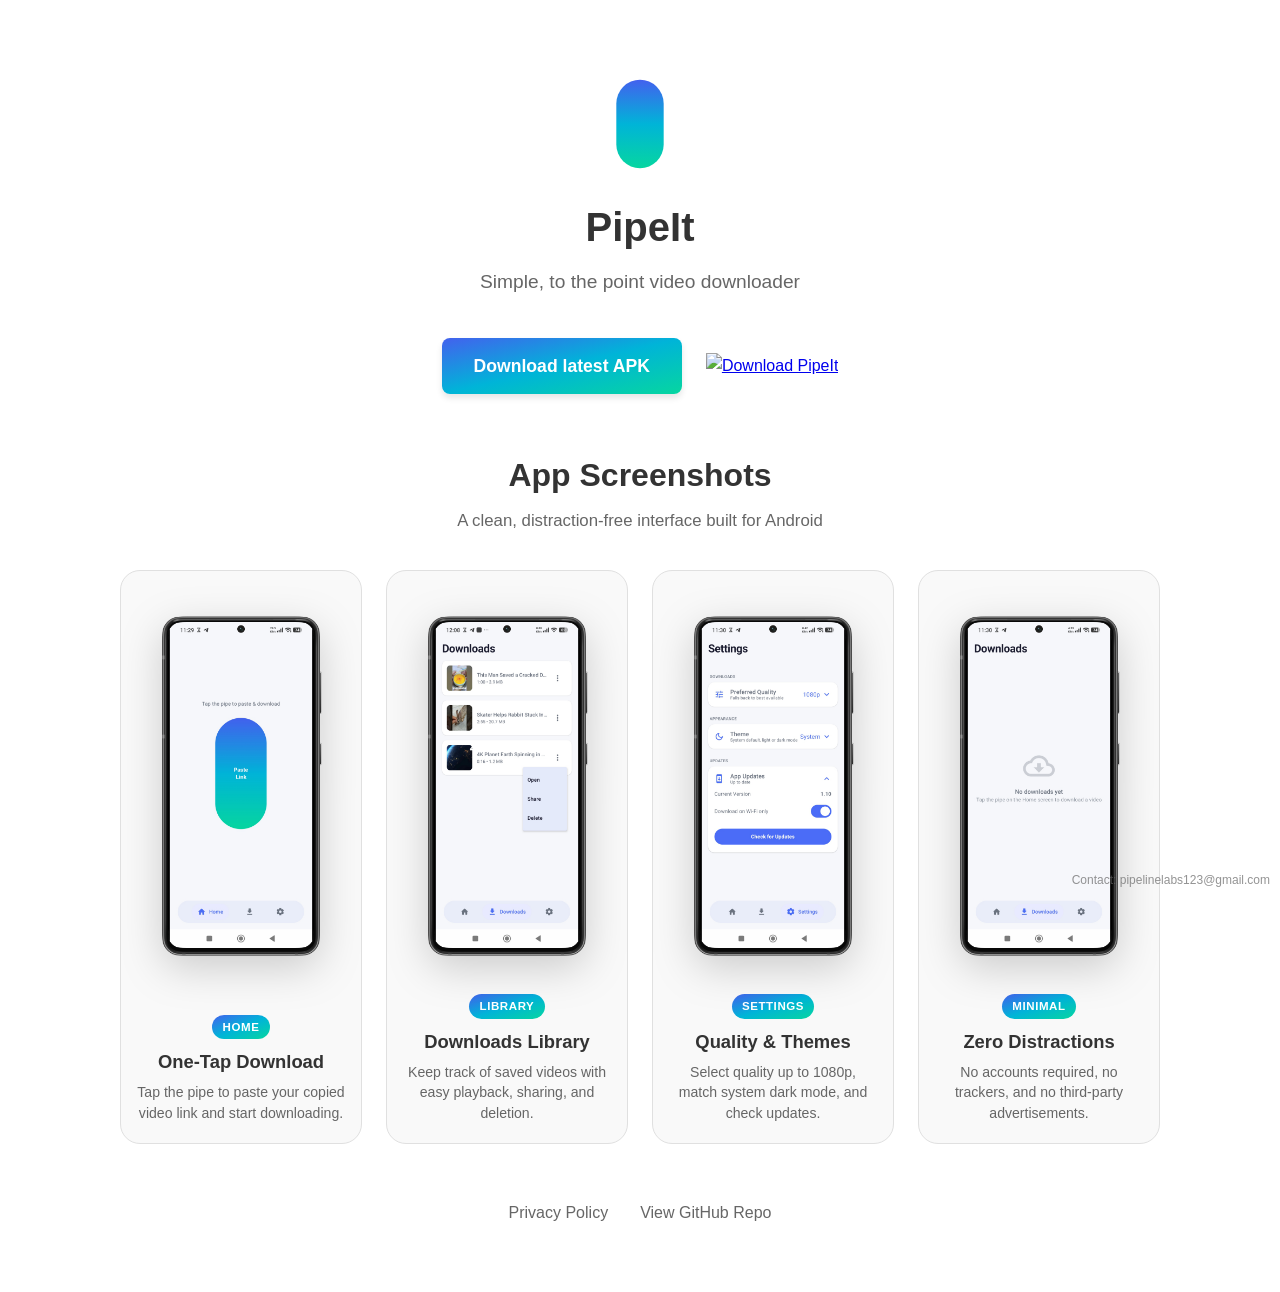
==== docs/pipeit.html @ db1a43cc "Add Pipeline Labs Webpage." ====
<!DOCTYPE html>
<html lang="en">
<head>
    <meta charset="UTF-8">
    <meta name="viewport" content="width=device-width, initial-scale=1.0">
    <title>PipeIt</title>
    <link rel="icon" type="image/svg+xml" href="assets/pipeit-logo.svg">
    <link rel="apple-touch-icon" href="assets/pipeit-logo.png">
    <link rel="stylesheet" href="css/style.css">
    <meta name="description" content="PipeIt - Simple, to the point video downloader">
    <meta property="og:image" content="assets/pipeit-logo.png">
</head>
<body>
    <div class="container">
        <header class="header">
            <img src="assets/pipeit-logo.svg" alt="PipeIt Logo" class="logo">
            <h1>PipeIt</h1>
            <p class="tagline">Simple, to the point video downloader</p>
            
            <div style="margin-top: 2.5rem; display: flex; justify-content: center; align-items: center; gap: 1.5rem; flex-wrap: wrap;">
                <a href="https://github.com/qasimsyed16/pipeit-releases/releases/latest" class="btn" id="download-btn">Download latest APK</a>
                <a href='https://pipeit.en.uptodown.com/android' title='Download PipeIt' >
                    <img src='https://stc.utdstc.com/img/mediakit/download-gio-big-b.png' alt='Download PipeIt' style="height: 58px; width: auto;">
                </a>
            </div>

            <script>
                fetch('https://api.github.com/repos/qasimsyed16/pipeit-releases/releases/latest')
                    .then(response => response.json())
                    .then(data => {
                        const apkAsset = data.assets.find(asset => asset.name.endsWith('.apk'));
                        if (apkAsset) {
                            document.getElementById('download-btn').href = apkAsset.browser_download_url;
                        }
                    })
                    .catch(e => console.error('Error fetching release link:', e));
            </script>
        </header>

        <!-- App Screenshots Showcase Section -->
        <section class="showcase-section" aria-label="App Screenshots">
            <h2 class="showcase-heading">App Screenshots</h2>
            <p class="showcase-subheading">A clean, distraction-free interface built for Android</p>

            <div class="screenshots-grid">
                <!-- Card 1: Home -->
                <div class="screenshot-card" onclick="openLightbox('assets/screenshots/mockup-home.png', 'One-Tap Download')">
                    <div class="mockup-img-wrap">
                        <img src="assets/screenshots/mockup-home.png" alt="PipeIt Home Screen" loading="lazy">
                    </div>
                    <div class="screenshot-info">
                        <span class="screenshot-badge">Home</span>
                        <h3>One-Tap Download</h3>
                        <p>Tap the pipe to paste your copied video link and start downloading.</p>
                    </div>
                </div>

                <!-- Card 2: Downloads -->
                <div class="screenshot-card" onclick="openLightbox('assets/screenshots/mockup-downloads.png', 'Downloads Library')">
                    <div class="mockup-img-wrap">
                        <img src="assets/screenshots/mockup-downloads.png" alt="PipeIt Downloads Screen" loading="lazy">
                    </div>
                    <div class="screenshot-info">
                        <span class="screenshot-badge">Library</span>
                        <h3>Downloads Library</h3>
                        <p>Keep track of saved videos with easy playback, sharing, and deletion.</p>
                    </div>
                </div>

                <!-- Card 3: Settings -->
                <div class="screenshot-card" onclick="openLightbox('assets/screenshots/mockup-settings.png', 'Preferences & Updates')">
                    <div class="mockup-img-wrap">
                        <img src="assets/screenshots/mockup-settings.png" alt="PipeIt Settings Screen" loading="lazy">
                    </div>
                    <div class="screenshot-info">
                        <span class="screenshot-badge">Settings</span>
                        <h3>Quality & Themes</h3>
                        <p>Select quality up to 1080p, match system dark mode, and check updates.</p>
                    </div>
                </div>

                <!-- Card 4: Clean View -->
                <div class="screenshot-card" onclick="openLightbox('assets/screenshots/mockup-empty.png', 'Zero Distractions')">
                    <div class="mockup-img-wrap">
                        <img src="assets/screenshots/mockup-empty.png" alt="PipeIt Clean State Screen" loading="lazy">
                    </div>
                    <div class="screenshot-info">
                        <span class="screenshot-badge">Minimal</span>
                        <h3>Zero Distractions</h3>
                        <p>No accounts required, no trackers, and no third-party advertisements.</p>
                    </div>
                </div>
            </div>
        </section>

        <!-- Footer Links -->
        <footer class="footer">
            <nav class="links">
                <a href="privacy.html">Privacy Policy</a>
                <a href="https://github.com/qasimsyed16/pipeit-releases#readme">View GitHub Repo</a>
            </nav>
        </footer>
    </div>

    <!-- Contact Info in the corner -->
    <div style="position: fixed; bottom: 10px; right: 10px; font-size: 0.75rem; color: var(--text-muted); opacity: 0.7;">
        Contact: pipelinelabs123@gmail.com
    </div>

    <!-- Lightbox Modal for Full View -->
    <div class="lightbox" id="lightbox" role="dialog" aria-modal="true" aria-hidden="true">
        <div class="lightbox-content">
            <button class="lightbox-close" id="lightbox-close" aria-label="Close image">&times;</button>
            <img id="lightbox-img" src="" alt="Screenshot preview">
            <p class="lightbox-caption" id="lightbox-caption"></p>
        </div>
    </div>

    <script>
        const lightbox = document.getElementById('lightbox');
        const lightboxImg = document.getElementById('lightbox-img');
        const lightboxCaption = document.getElementById('lightbox-caption');
        const lightboxClose = document.getElementById('lightbox-close');

        function openLightbox(src, caption) {
            if (!lightbox || !lightboxImg) return;
            lightboxImg.src = src;
            if (lightboxCaption) lightboxCaption.textContent = caption;
            lightbox.classList.add('open');
            lightbox.setAttribute('aria-hidden', 'false');
            document.body.style.overflow = 'hidden';
        }

        function closeLightbox() {
            if (!lightbox) return;
            lightbox.classList.remove('open');
            lightbox.setAttribute('aria-hidden', 'true');
            document.body.style.overflow = '';
        }

        if (lightboxClose) lightboxClose.addEventListener('click', closeLightbox);
        if (lightbox) {
            lightbox.addEventListener('click', (e) => {
                if (e.target === lightbox) closeLightbox();
            });
        }

        document.addEventListener('keydown', (e) => {
            if (e.key === 'Escape') closeLightbox();
        });
    </script>
</body>
</html>
---- docs/css/style.css ----
:root {
  --bg-color: #ffffff;
  --text-color: #333333;
  --text-muted: #666666;
  --card-bg: #f9f9f9;
  --border-color: #e0e0e0;
  --gradient: linear-gradient(to bottom right, #4361EE, #00B4D8, #06D6A0);
}

@media (prefers-color-scheme: dark) {
  :root {
    --bg-color: #121212;
    --text-color: #e0e0e0;
    --text-muted: #a0a0a0;
    --card-bg: #1e1e1e;
    --border-color: #333333;
  }
}

body {
  margin: 0;
  padding: 0;
  font-family: -apple-system, BlinkMacSystemFont, "Segoe UI", Roboto, Helvetica, Arial, sans-serif;
  background-color: var(--bg-color);
  color: var(--text-color);
  line-height: 1.6;
}

.container {
  max-width: 1040px;
  margin: 0 auto;
  padding: 2rem 1.5rem;
}

.header {
  text-align: center;
  max-width: 720px;
  margin: 2rem auto 2.5rem;
}

.logo {
  width: 120px;
  height: auto;
  margin-bottom: 0.2rem;
}

h1 {
  margin: 0 0 0.5rem 0;
  font-size: 2.5rem;
}

.tagline {
  font-size: 1.2rem;
  color: var(--text-muted);
  margin-top: 0;
}

.btn {
  display: inline-block;
  background: var(--gradient);
  color: white;
  padding: 0.9rem 2rem;
  text-decoration: none;
  border-radius: 8px;
  font-weight: 600;
  font-size: 1.1rem;
  transition: opacity 0.2s, transform 0.1s;
  border: none;
  cursor: pointer;
  box-shadow: 0 4px 6px rgba(0,0,0,0.1);
}

.btn:hover {
  opacity: 0.95;
  transform: translateY(-1px);
}

.links {
  margin-top: 2rem;
  display: flex;
  justify-content: center;
  gap: 2rem;
}

.links a {
  color: var(--text-muted);
  text-decoration: none;
  font-weight: 500;
  border-bottom: 2px solid transparent;
  transition: color 0.2s, border-color 0.2s;
}

.links a:hover {
  color: var(--text-color);
  border-bottom-color: #00B4D8;
}

/* Screenshots Showcase Section */
.showcase-section {
  margin-top: 3.5rem;
  margin-bottom: 3.5rem;
  text-align: center;
}

.showcase-heading {
  font-size: 2rem;
  font-weight: 700;
  margin: 0 0 0.4rem 0;
}

.showcase-subheading {
  font-size: 1.05rem;
  color: var(--text-muted);
  margin: 0 0 2.2rem 0;
}

/* Screenshots Grid / Scroll */
.screenshots-grid {
  display: grid;
  grid-template-columns: repeat(4, 1fr);
  gap: 1.5rem;
  align-items: stretch;
}

.screenshot-card {
  background-color: var(--card-bg);
  border: 1px solid var(--border-color);
  border-radius: 20px;
  padding: 1.5rem 1rem 1.25rem;
  display: flex;
  flex-direction: column;
  align-items: center;
  cursor: pointer;
  transition: transform 0.25s ease, box-shadow 0.25s ease, border-color 0.25s ease;
  position: relative;
  overflow: hidden;
}

.screenshot-card:hover {
  transform: translateY(-6px);
  border-color: #00B4D8;
  box-shadow: 0 14px 28px rgba(0, 180, 216, 0.12);
}

.mockup-img-wrap {
  width: 100%;
  display: flex;
  justify-content: center;
  align-items: center;
  margin-bottom: 1.2rem;
}

.mockup-img-wrap img {
  height: 380px;
  width: auto;
  max-width: 100%;
  object-fit: contain;
  filter: drop-shadow(0 12px 20px rgba(0, 0, 0, 0.18));
  transition: transform 0.25s ease;
}

.screenshot-card:hover .mockup-img-wrap img {
  transform: scale(1.03);
}

.screenshot-info {
  display: flex;
  flex-direction: column;
  align-items: center;
  text-align: center;
  margin-top: auto;
  width: 100%;
}

.screenshot-badge {
  display: inline-block;
  background: var(--gradient);
  color: #ffffff;
  font-size: 0.72rem;
  font-weight: 700;
  text-transform: uppercase;
  letter-spacing: 0.05em;
  padding: 0.2rem 0.65rem;
  border-radius: 9999px;
  margin-bottom: 0.5rem;
}

.screenshot-info h3 {
  margin: 0 0 0.35rem 0;
  font-size: 1.15rem;
  font-weight: 600;
  color: var(--text-color);
}

.screenshot-info p {
  margin: 0;
  font-size: 0.88rem;
  color: var(--text-muted);
  line-height: 1.45;
}

/* Lightbox Modal */
.lightbox {
  position: fixed;
  inset: 0;
  background: rgba(0, 0, 0, 0.85);
  backdrop-filter: blur(8px);
  z-index: 9999;
  display: flex;
  align-items: center;
  justify-content: center;
  opacity: 0;
  pointer-events: none;
  transition: opacity 0.25s ease;
  padding: 1.5rem;
}

.lightbox.open {
  opacity: 1;
  pointer-events: auto;
}

.lightbox-content {
  position: relative;
  display: flex;
  flex-direction: column;
  align-items: center;
  max-width: 90vw;
  max-height: 90vh;
}

.lightbox-content img {
  max-height: 80vh;
  max-width: 85vw;
  object-fit: contain;
  border-radius: 24px;
  box-shadow: 0 25px 50px rgba(0, 0, 0, 0.5);
  transform: scale(0.96);
  transition: transform 0.25s ease;
}

.lightbox.open .lightbox-content img {
  transform: scale(1);
}

.lightbox-caption {
  color: #ffffff;
  margin-top: 1rem;
  font-size: 1.05rem;
  font-weight: 500;
}

.lightbox-close {
  position: absolute;
  top: -45px;
  right: 0;
  background: rgba(255, 255, 255, 0.2);
  color: #ffffff;
  border: none;
  width: 38px;
  height: 38px;
  border-radius: 50%;
  font-size: 1.4rem;
  line-height: 1;
  cursor: pointer;
  display: flex;
  align-items: center;
  justify-content: center;
  transition: background 0.2s ease;
}

.lightbox-close:hover {
  background: rgba(255, 255, 255, 0.4);
}

/* Footer & Links */
.footer {
  margin-top: 3.5rem;
  margin-bottom: 2rem;
  text-align: center;
}

/* Privacy policy content */
#policy-content {
  background-color: var(--card-bg);
  padding: 2.5rem;
  border-radius: 16px;
  border: 1px solid var(--border-color);
}

#policy-content h1, 
#policy-content h2, 
#policy-content h3 {
  margin-top: 2rem;
  margin-bottom: 1rem;
}

#policy-content h1:first-child,
#policy-content h2:first-child,
#policy-content h3:first-child {
  margin-top: 0;
}

#policy-content p {
  margin-bottom: 1.2rem;
}

#policy-content a {
  color: #00B4D8;
  text-decoration: none;
}

#policy-content a:hover {
  text-decoration: underline;
}

#policy-content ul {
  padding-left: 1.5rem;
  margin-bottom: 1.5rem;
}

#policy-content li {
  margin-bottom: 0.5rem;
}

/* Responsive Media Queries */
@media (max-width: 992px) {
  .screenshots-grid {
    grid-template-columns: repeat(2, 1fr);
    gap: 1.5rem;
  }
}

@media (max-width: 640px) {
  .header {
    margin-top: 1rem;
  }
  .links {
    flex-direction: column;
    gap: 1rem;
  }
  /* On mobile: smooth horizontal swipe gallery */
  .screenshots-grid {
    display: flex;
    overflow-x: auto;
    scroll-snap-type: x mandatory;
    gap: 1rem;
    padding: 0.5rem 0.5rem 1.5rem;
    -webkit-overflow-scrolling: touch;
  }
  .screenshot-card {
    flex: 0 0 78vw;
    scroll-snap-align: center;
    padding: 1.25rem 0.75rem 1rem;
  }
  .mockup-img-wrap img {
    height: 340px;
  }
}
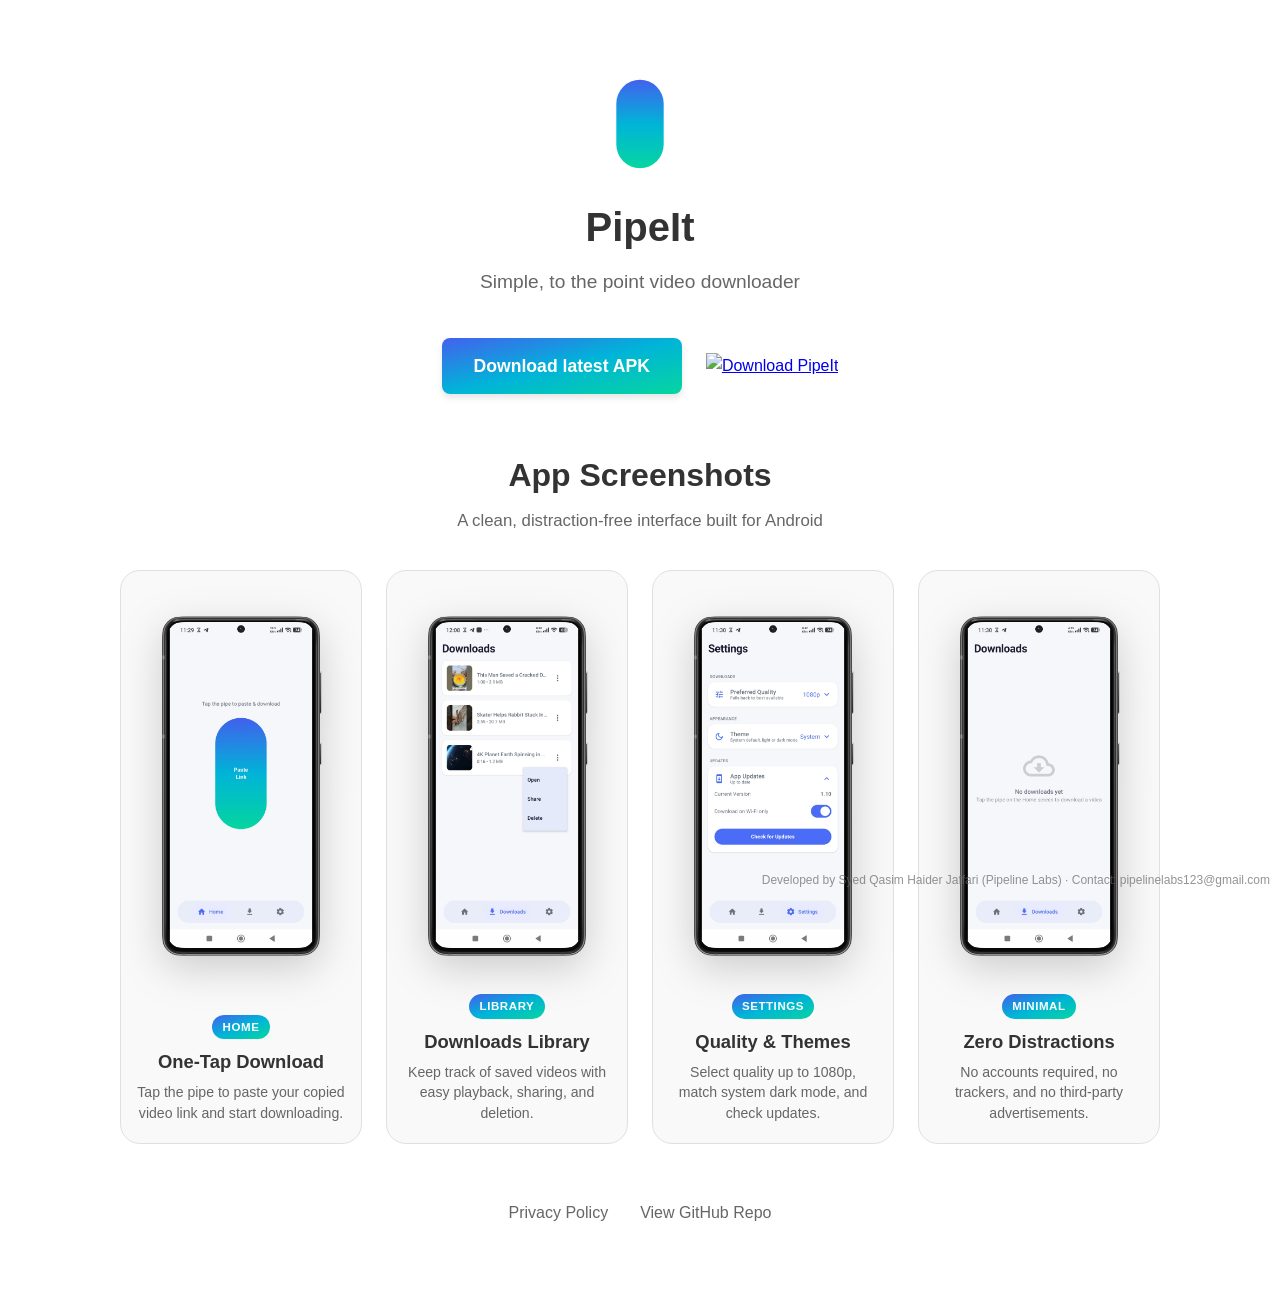
==== commit b69c77db: "Add developer name for Transsion verification (temporary)" ====
--- a/docs/pipeit.html
+++ b/docs/pipeit.html
@@ -102,9 +102,9 @@
         </footer>
     </div>
 
-    <!-- Contact Info in the corner -->
+        <!-- Contact Info in the corner -->
     <div style="position: fixed; bottom: 10px; right: 10px; font-size: 0.75rem; color: var(--text-muted); opacity: 0.7;">
-        Contact: pipelinelabs123@gmail.com
+        Developed by Syed Qasim Haider Jaffari (Pipeline Labs) · Contact: pipelinelabs123@gmail.com
     </div>
 
     <!-- Lightbox Modal for Full View -->
